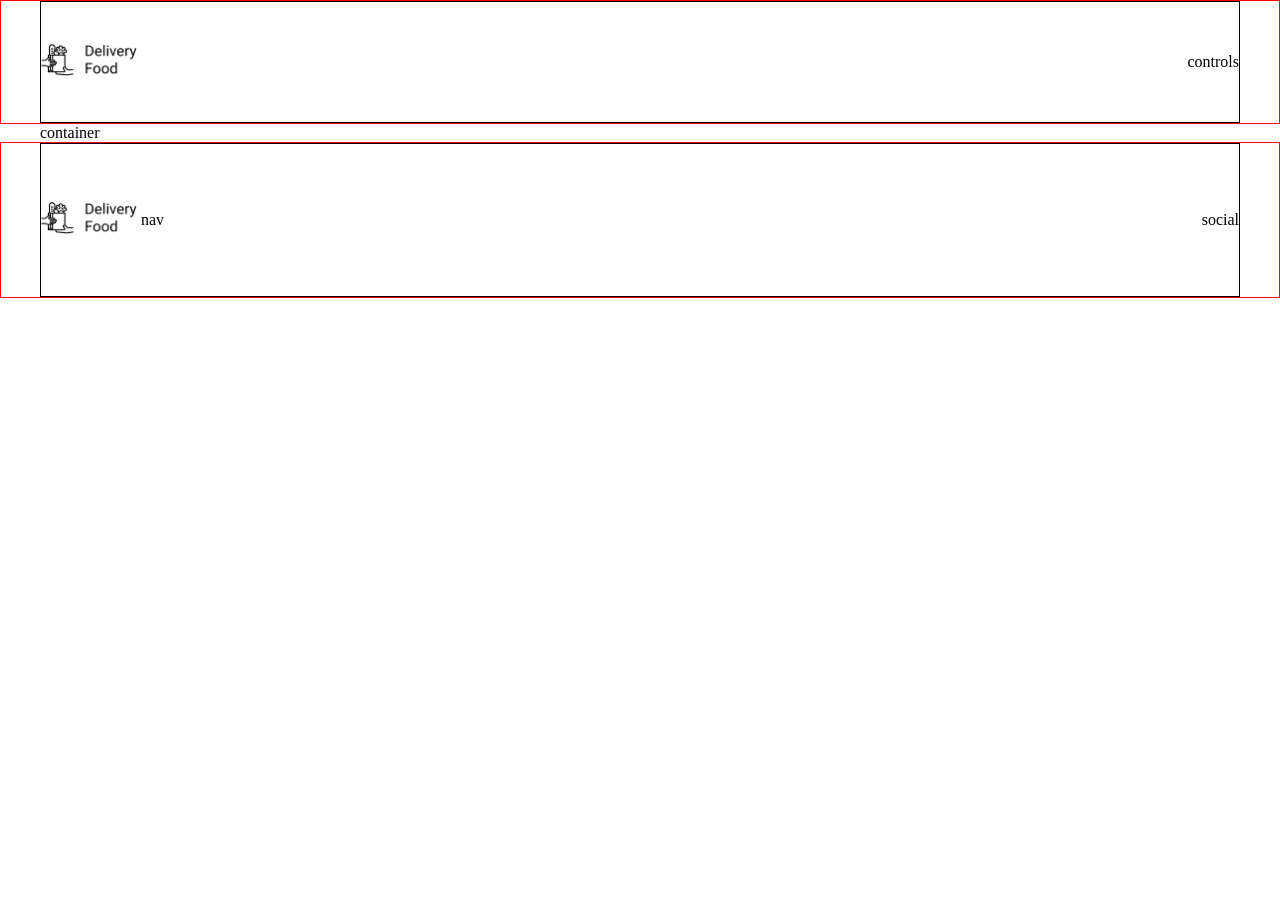
==== index.html @ 148f53f8 "first lesson" ====
<!DOCTYPE html>
<html lang="ru">
<head>
	<meta charset="UTF-8">
	<meta name="viewport" content="width=device-width, initial-scale=1.0">
	<link rel="stylesheet" href="style.css">
	<title>Delivery Food</title>
</head>
<body>
	<header class="header">
		<div class="container">
			<div class="header-box">
				<div class="header-logo logo">
					<img src="./images/logo.png" alt="logo">
				</div>
				<div class="header-controls">controls</div>
			</div>
		</div>
	</header>
	<main class="main">
		<div class="container">
			container
		</div>
	</main>
	<footer class="footer">
		<div class="container">
			<div class="footer-box">
				<div class="footer-logo logo">
					<img src="./images/logo.png" alt="logo">
				</div>
				<div class="footer-nav">nav</div>
				<div class="footer-social">social</div>
			</div>
		</div>
	</footer>
</body>
</html>
---- style.css ----
* {
	box-sizing: border-box;
}
body {
	margin: 0;
	padding: 0;
}
.header {
	height: 124px;
	border: 1px solid red;
}
.main {

}
.container {
	max-width: 1230px;
	margin: 0px auto;
	padding-left: 15px;
	padding-right: 15px;
	height: 100%;
}
.footer {
	height: 156px;
	border: 1px solid red;
}
.header-box {
	border: 1px solid black;
	height: 100%;
	display: flex;
	align-items: center;
	justify-content: space-between;
}
.footer-box {
	border: 1px solid black;
	height: 100%;
	display: flex;
	align-items: center;
	justify-content: space-between;
}
.footer-nav {
	flex-grow: 1;
}
.logo {
	max-width: 100px;
}
.logo img {
	width: 100%;
}
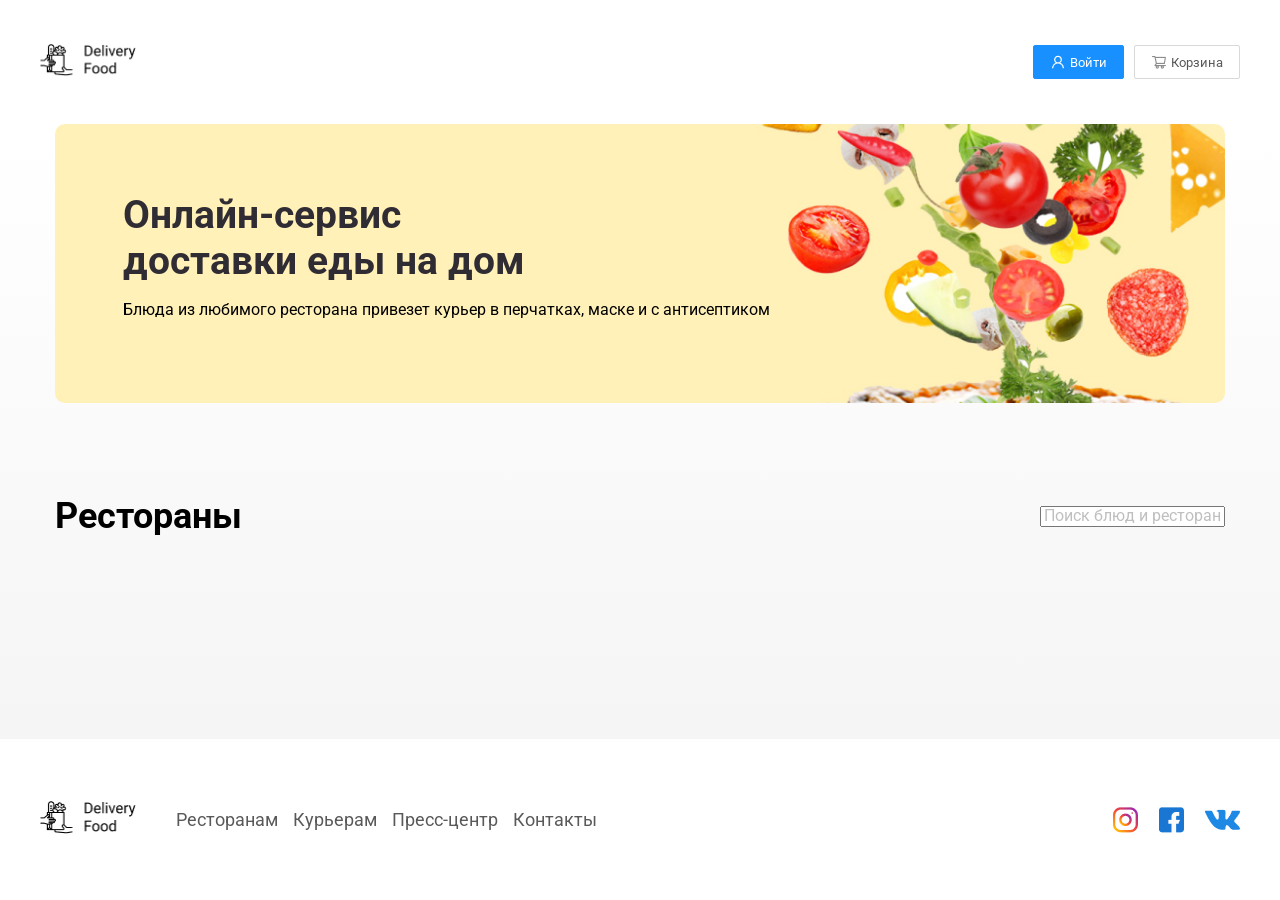
==== commit 17a54e01: "second lesson" ====
--- a/index.html
+++ b/index.html
@@ -3,35 +3,80 @@
 <head>
 	<meta charset="UTF-8">
 	<meta name="viewport" content="width=device-width, initial-scale=1.0">
+	<link rel="preconnect" href="https://fonts.googleapis.com">
+	<link rel="preconnect" href="https://fonts.gstatic.com" crossorigin>
+	<link href="https://fonts.googleapis.com/css2?family=Roboto:ital,wght@0,100..900;1,100..900&display=swap" rel="stylesheet">
 	<link rel="stylesheet" href="style.css">
 	<title>Delivery Food</title>
 </head>
 <body>
-	<header class="header">
-		<div class="container">
-			<div class="header-box">
-				<div class="header-logo logo">
-					<img src="./images/logo.png" alt="logo">
+	<div class="page-wrapper">
+		<header class="header">
+			<div class="container">
+				<div class="header-box">
+					<div class="header-logo logo">
+						<img src="./images/logo.png" alt="logo">
+					</div>
+					<div class="header-controls">
+						<button class="btn btn-primary">
+							<img src="./images/icons/user.png" alt="user">
+							Войти
+						</button>
+						<button class="btn btn-outline">
+							<img src="./images/icons/shopping-cart.png" alt="shopping card">
+							Корзина
+						</button>
+					</div>
 				</div>
-				<div class="header-controls">controls</div>
 			</div>
-		</div>
-	</header>
-	<main class="main">
-		<div class="container">
-			container
-		</div>
-	</main>
-	<footer class="footer">
-		<div class="container">
-			<div class="footer-box">
-				<div class="footer-logo logo">
-					<img src="./images/logo.png" alt="logo">
+		</header>
+		<main class="main">
+			<div class="container">
+				<section class="banner">
+					<div class="container">
+						<div class="banner-item">
+							<h2 class="banner-item--title">Онлайн-сервис <br>доставки еды на дом</h2>
+							<p class="banner-item-subtitle">Блюда из любимого ресторана привезет курьер в перчатках, маске и с антисептиком</p>
+						</div>
+					</div>
+				</section>
+				<section class="products">
+					<div class="container">
+						<div class="products-header">
+							<h3 class="products-header--title">
+								Рестораны
+							</h3>
+							<input 
+							type="text" 
+							class="products-header--search"
+							placeholder="Поиск блюд и ресторанов">
+						</div>
+					</div>
+				</section>
+			</div>
+		</main>
+		<footer class="footer">
+			<div class="container">
+				<div class="footer-box">
+					<div class="footer-logo logo">
+						<img src="./images/logo.png" alt="logo">
+					</div>
+					<div class="footer-nav">
+						<ul>
+							<li>Ресторанам</li>
+							<li>Курьерам</li>
+							<li>Пресс-центр</li>
+							<li>Контакты</li>
+						</ul>
+					</div>
+					<div class="footer-social">
+						<img src="./images/social/instagram.png" alt="instagram">
+						<img src="./images/social/facebook.png" alt="facebook">
+						<img src="./images/social/vk.png" alt="vk">
+					</div>
 				</div>
-				<div class="footer-nav">nav</div>
-				<div class="footer-social">social</div>
 			</div>
-		</div>
-	</footer>
+		</footer>
+	</div>
 </body>
 </html>
--- a/style.css
+++ b/style.css
@@ -1,48 +1,170 @@
 * {
 	box-sizing: border-box;
+	font-family: Roboto;
+	font-style: normal;
+	line-height: normal;
 }
 body {
 	margin: 0;
 	padding: 0;
 }
-.header {
-	height: 124px;
-	border: 1px solid red;
+.page-wrapper {
+	display: flex;
+	flex-direction: column;
+	min-height: 100vh;
 }
 .main {
-
+	flex-grow: 1;
+	background: linear-gradient(180deg, rgba(245, 245, 245, 0.00) 1.04%, #f5f5f5 100%);
+}
+.header {
+	display: flex;
+	align-items: center;
+	min-height: 124px;
+}
+.header-box {
+	height: 100%;
+	display: flex;
+	align-items: center;
+	justify-content: space-between;
+}
+.header-controls {
+	display: flex;
+	align-items: center;
+	justify-content: flex-end;
+	gap: 10px;
+}
+.btn-outline {
+	border-radius: 2px;
+	border: 1px solid #d9d9d9;
+	background: #fff;
+	box-shadow: 0px 0px 2px 0px rgba(0, 0, 0, 0.00);
+	color: #595959;
+}
+.btn {
+	display: flex;
+	padding: 8px 16px;
+	align-items: center;
+	gap: 4px;
+	outline: none;
+}
+.btn-primary {
+	border: 1px solid #1890ff;
+	border-radius: 2px;
+	background: #1890ff;
+	color: #fff;
 }
 .container {
+	width: 100%;
 	max-width: 1230px;
 	margin: 0px auto;
 	padding-left: 15px;
 	padding-right: 15px;
 	height: 100%;
 }
+.banner {
+	margin-bottom: 56px;
+}
+.banner-item {
+	background-image: url(./images/banners/banner.jpg);
+	background-repeat: no-repeat;
+	background-size: cover;
+	background-position: center right;
+	padding: 68px;
+	border-radius: 10px;
+}
+.banner-item--title {
+	color: #302c34;
+	font-size: 39px;
+	font-weight: 700;
+	max-width: 50%;
+	margin-top: 0;
+	margin-bottom: 15px;
+}
+.banner-item--subtitle {
+	color: #302c34;
+	font-size: 24px;
+	font-weight: 400;
+	max-width: 50%;
+	margin: 0;
+}
 .footer {
-	height: 156px;
-	border: 1px solid red;
+	min-height: 156px;
+	display: flex;
+	align-items: center;
+	padding: 60px 0;
 }
-.header-box {
-	border: 1px solid black;
+.footer-box {
 	height: 100%;
 	display: flex;
 	align-items: center;
 	justify-content: space-between;
-}
-.footer-box {
-	border: 1px solid black;
-	height: 100%;
-	display: flex;
-	align-items: center;
-	justify-content: space-between;
+	gap: 36px;
+	flex-wrap: wrap;
 }
 .footer-nav {
 	flex-grow: 1;
+}
+.footer-nav ul {
+	display: flex;
+	align-items: center;
+	list-style: none;
+	padding: 0;
+	margin: 0;
+	gap: 15px;
+	flex-wrap: wrap;
+}
+.footer-nav ul li {
+	color: #595959;
+	font-size: 18px;
+	font-weight: 400;
+}
+.footer-social {
+	display: flex;
+	align-items: center;
+	gap: 20px;
+	justify-content: flex-end;
 }
 .logo {
 	max-width: 100px;
 }
 .logo img {
 	width: 100%;
+}
+.products-header {
+	display: flex;
+	justify-content: space-between;
+	align-items: center;
+}
+.products-header--title {
+	color: #000;
+	font-size: 36px;
+	font-weight: 700;
+}
+.products-header-search {
+	border-radius: 2px;
+	border: 1px solid #d9d9d9;
+	background: #fff;
+	min-width: 306px;
+	height: 34px;
+	flex-shrink: 0;
+	padding: 5px 12px;
+}
+.products-header--search:focus{
+	outline: none;
+	border: 1px solid #d9d9d9;
+}
+.products-header--search::placeholder {
+	color: #bfbfbf;
+	font-size: 16px;
+	font-weight: 400;
+	line-height: 24px;
+}
+@media (max-width: 991px) {
+	.banner-item--title {
+		max-width: 100%;
+	}
+	.banner-item--subtitle {
+		max-width: 100%;
+	}
 }
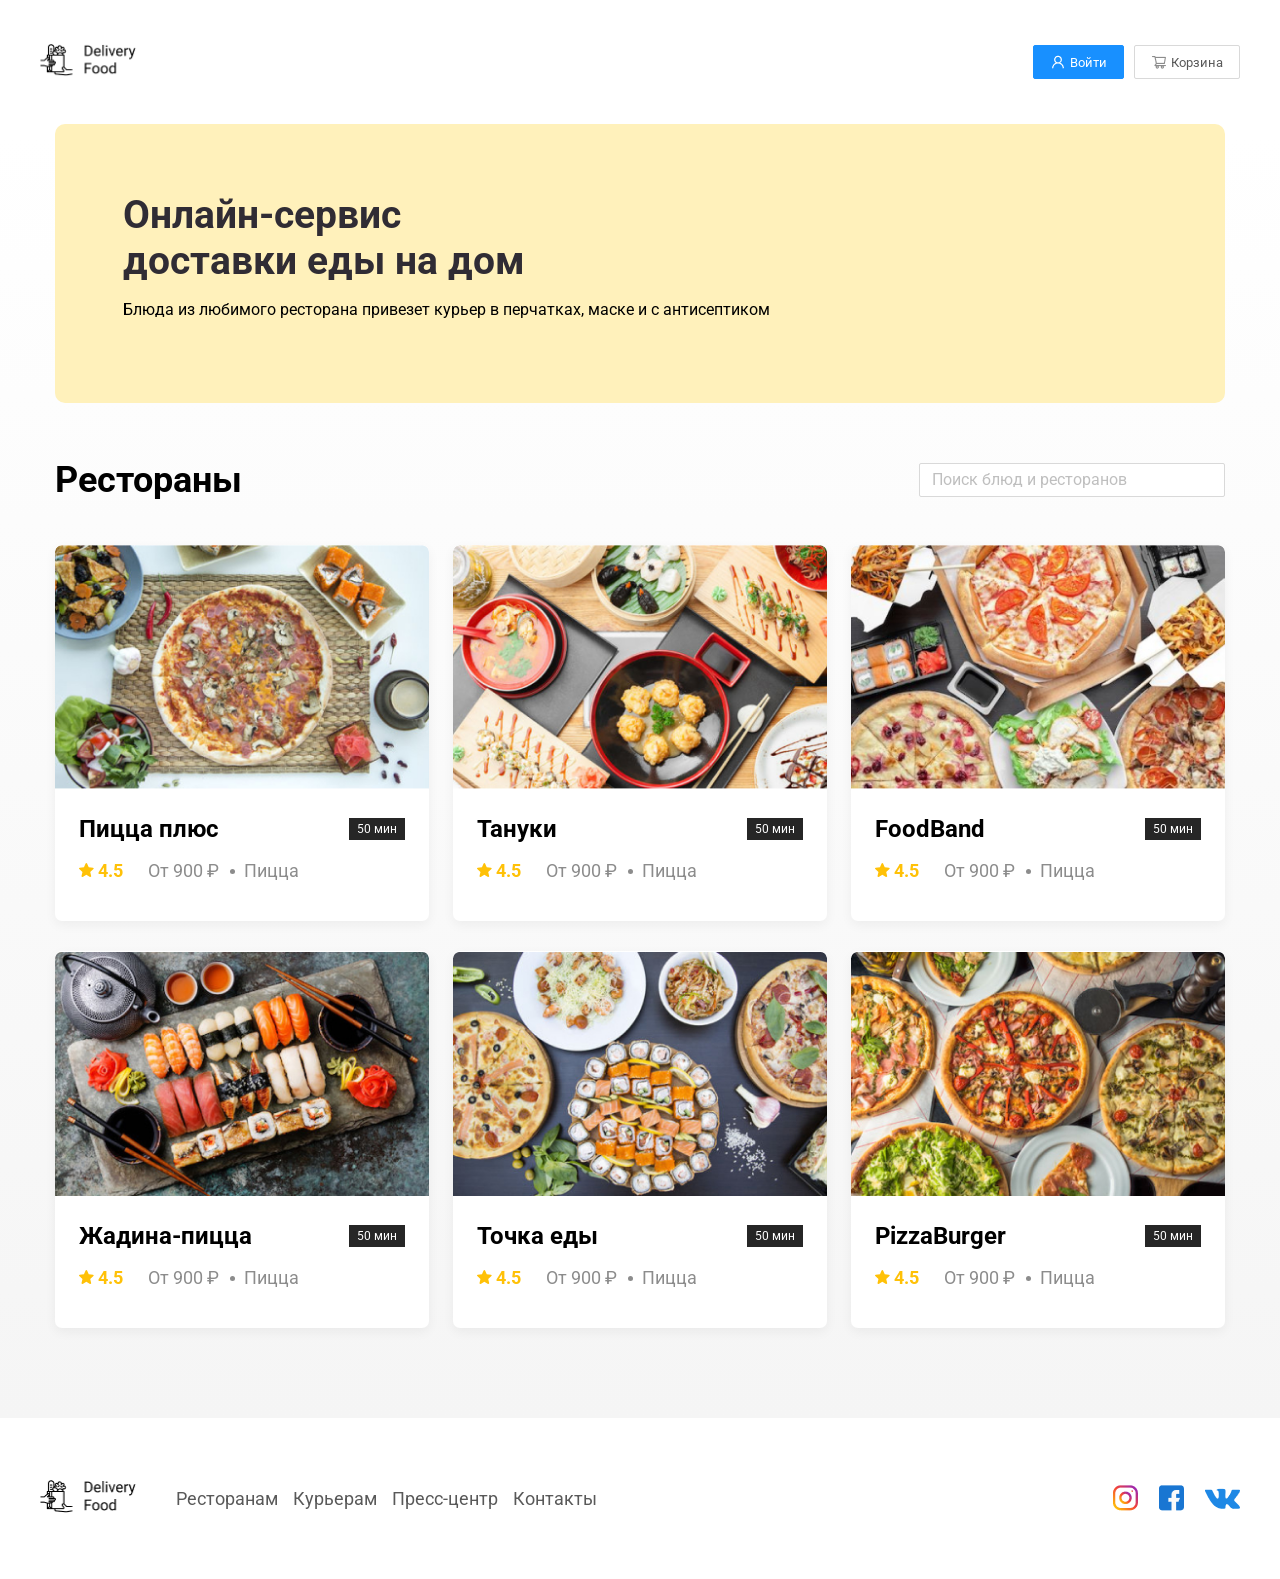
==== commit 94dff2d4: "fourth lesson" ====
--- a/index.html
+++ b/index.html
@@ -5,8 +5,10 @@
 	<meta name="viewport" content="width=device-width, initial-scale=1.0">
 	<link rel="preconnect" href="https://fonts.googleapis.com">
 	<link rel="preconnect" href="https://fonts.gstatic.com" crossorigin>
-	<link href="https://fonts.googleapis.com/css2?family=Roboto:ital,wght@0,100..900;1,100..900&display=swap" rel="stylesheet">
-	<link rel="stylesheet" href="style.css">
+	<link href="https://fonts.googleapis.com/css2?family=Roboto:ital,wght@0,100..900;1,100..900&display=swap"
+		rel="stylesheet">
+	<link rel="stylesheet" href="./css/style.css">
+	<script src="./scripts/index.js" defer></script>
 	<title>Delivery Food</title>
 </head>
 <body>
@@ -14,15 +16,15 @@
 		<header class="header">
 			<div class="container">
 				<div class="header-box">
-					<div class="header-logo logo">
+					<a href="index.html" class="header-logo logo">
 						<img src="./images/logo.png" alt="logo">
-					</div>
+					</a>
 					<div class="header-controls">
 						<button class="btn btn-primary">
 							<img src="./images/icons/user.png" alt="user">
 							Войти
 						</button>
-						<button class="btn btn-outline">
+						<button class="btn btn-outline" id="cart-button">
 							<img src="./images/icons/shopping-cart.png" alt="shopping card">
 							Корзина
 						</button>
@@ -36,7 +38,8 @@
 					<div class="container">
 						<div class="banner-item">
 							<h2 class="banner-item--title">Онлайн-сервис <br>доставки еды на дом</h2>
-							<p class="banner-item-subtitle">Блюда из любимого ресторана привезет курьер в перчатках, маске и с антисептиком</p>
+							<p class="banner-item-subtitle">Блюда из любимого ресторана привезет курьер в перчатках, маске и с
+								антисептиком</p>
 						</div>
 					</div>
 				</section>
@@ -46,21 +49,242 @@
 							<h3 class="products-header--title">
 								Рестораны
 							</h3>
-							<input 
-							type="text" 
-							class="products-header--search"
-							placeholder="Поиск блюд и ресторанов">
+							<input type="text" class="products-header--search" placeholder="Поиск блюд и ресторанов">
+						</div>
+						<div class="products-wrapper" id="rests-container">
+							<a href="goods.html" class="products-card">
+								<div class="products-card_image">
+									<img src="./images/rests/pizza-plus.jpg" alt="rest-1">
+								</div>
+								<div class="products-card_description">
+									<div class="products-card_description-row">
+										<h4 class="products-card_description--title">Пицца плюс</h4>
+										<div class="products-card_description--badge">50 мин</div>
+									</div>
+									<div class="products-card_description-row">
+										<div class="products-card_description-info">
+											<div class="products-card_description-info--raiting">
+												<img src="./images/icons/star.svg" alt="star">
+												4.5
+											</div>
+											<div class="products-card_description-info--price">
+												От 900 ₽
+											</div>
+											<div class="products-card_description-info--group">
+												Пицца 
+											</div>
+										</div>
+									</div>
+								</div>
+							</a>
+							<a href="goods.html" class="products-card">
+								<div class="products-card_image">
+									<img src="./images/rests/tanuki.jpg" alt="rest-2">
+								</div>
+								<div class="products-card_description">
+									<div class="products-card_description-row">
+										<h4 class="products-card_description--title">Тануки</h4>
+										<div class="products-card_description--badge">50 мин</div>
+									</div>
+									<div class="products-card_description-row">
+										<div class="products-card_description-info">
+											<div class="products-card_description-info--raiting">
+												<img src="./images/icons/star.svg" alt="star">
+												4.5
+											</div>
+											<div class="products-card_description-info--price">
+												От 900 ₽
+											</div>
+											<div class="products-card_description-info--group">
+												Пицца 
+											</div>
+										</div>
+									</div>
+								</div>
+							</a>
+							<a href="goods.html" class="products-card">
+								<div class="products-card_image">
+									<img src="./images/rests/food-band.jpg" alt="rest-3">
+								</div>
+								<div class="products-card_description">
+									<div class="products-card_description-row">
+										<h4 class="products-card_description--title">FoodBand</h4>
+										<div class="products-card_description--badge">50 мин</div>
+									</div>
+									<div class="products-card_description-row">
+										<div class="products-card_description-info">
+											<div class="products-card_description-info--raiting">
+												<img src="./images/icons/star.svg" alt="star">
+												4.5
+											</div>
+											<div class="products-card_description-info--price">
+												От 900 ₽
+											</div>
+											<div class="products-card_description-info--group">
+												Пицца 
+											</div>
+										</div>
+									</div>
+								</div>
+							</a>
+							<a href="goods.html" class="products-card">
+								<div class="products-card_image">
+									<img src="./images/rests/greedy-pizza.jpg" alt="rest-4">
+								</div>
+								<div class="products-card_description">
+									<div class="products-card_description-row">
+										<h4 class="products-card_description--title">Жадина-пицца</h4>
+										<div class="products-card_description--badge">50 мин</div>
+									</div>
+									<div class="products-card_description-row">
+										<div class="products-card_description-info">
+											<div class="products-card_description-info--raiting">
+												<img src="./images/icons/star.svg" alt="star">
+												4.5
+											</div>
+											<div class="products-card_description-info--price">
+												От 900 ₽
+											</div>
+											<div class="products-card_description-info--group">
+												Пицца 
+											</div>
+										</div>
+									</div>
+								</div>
+							</a>
+							<a href="goods.html" class="products-card">
+								<div class="products-card_image">
+									<img src="./images/rests/food-point.jpg" alt="rest-5">
+								</div>
+								<div class="products-card_description">
+									<div class="products-card_description-row">
+										<h4 class="products-card_description--title">Точка еды</h4>
+										<div class="products-card_description--badge">50 мин</div>
+									</div>
+									<div class="products-card_description-row">
+										<div class="products-card_description-info">
+											<div class="products-card_description-info--raiting">
+												<img src="./images/icons/star.svg" alt="star">
+												4.5
+											</div>
+											<div class="products-card_description-info--price">
+												От 900 ₽
+											</div>
+											<div class="products-card_description-info--group">
+												Пицца 
+											</div>
+										</div>
+									</div>
+								</div>
+							</a>
+							<a href="goods.html" class="products-card">
+								<div class="products-card_image">
+									<img src="./images/rests/pizza-burger.jpg" alt="rest-6">
+								</div>
+								<div class="products-card_description">
+									<div class="products-card_description-row">
+										<h4 class="products-card_description--title">PizzaBurger</h4>
+										<div class="products-card_description--badge">50 мин</div>
+									</div>
+									<div class="products-card_description-row">
+										<div class="products-card_description-info">
+											<div class="products-card_description-info--raiting">
+												<img src="./images/icons/star.svg" alt="star">
+												4.5
+											</div>
+											<div class="products-card_description-info--price">
+												От 900 ₽
+											</div>
+											<div class="products-card_description-info--group">
+												Пицца 
+											</div>
+										</div>
+									</div>
+								</div>
+							</a>
 						</div>
 					</div>
 				</section>
 			</div>
 		</main>
+		<div class="cart-modal__overlay">
+			<div class="cart-modal">
+				<div class="cart-modal__header">
+					<h2 class="cart-modal__header--title">Корзина</h2>
+					<span class="cart-modal__header--close">
+						<img src="./images/icons/close.svg" alt="close">
+					</span>
+				</div>
+
+				<div class="cart-modal__body">
+					<div class="cart-item">
+						<p class="cart-item__title">Ролл угорь стандарт</p>
+						<div class="cart-item__controls">
+							<div class="cart-item__controls--price">250 ₽</div>
+							<button class="btn btn-outline">-</button>
+							<div class="cart-item__controls--count">1</div>
+							<button class="btn btn-outline">+</button>
+						</div>
+					</div>
+					<div class="cart-item">
+						<p class="cart-item__title">Ролл угорь стандарт</p>
+						<div class="cart-item__controls">
+							<div class="cart-item__controls--price">250 ₽</div>
+							<button class="btn btn-outline">-</button>
+							<div class="cart-item__controls--count">1</div>
+							<button class="btn btn-outline">+</button>
+						</div>
+					</div>
+					<div class="cart-item">
+						<p class="cart-item__title">Ролл угорь стандарт</p>
+						<div class="cart-item__controls">
+							<div class="cart-item__controls--price">250 ₽</div>
+							<button class="btn btn-outline">-</button>
+							<div class="cart-item__controls--count">1</div>
+							<button class="btn btn-outline">+</button>
+						</div>
+					</div>
+					<div class="cart-item">
+						<p class="cart-item__title">Ролл угорь стандарт</p>
+						<div class="cart-item__controls">
+							<div class="cart-item__controls--price">250 ₽</div>
+							<button class="btn btn-outline">-</button>
+							<div class="cart-item__controls--count">1</div>
+							<button class="btn btn-outline">+</button>
+						</div>
+					</div>
+					<div class="cart-item">
+						<p class="cart-item__title">Ролл угорь стандарт</p>
+						<div class="cart-item__controls">
+							<div class="cart-item__controls--price">250 ₽</div>
+							<button class="btn btn-outline">-</button>
+							<div class="cart-item__controls--count">1</div>
+							<button class="btn btn-outline">+</button>
+						</div>
+					</div>
+				</div>
+
+				<div class="cart-modal__footer">
+					<div class="cart-modal__footer--price">
+						1250 ₽
+					</div>
+					<div class="cart-modal__footer--controls">
+						<button class="btn btn-primary">
+							Оформить заказ
+						</button>
+						<button class="btn btn-outline">
+							Отмена
+						</button>
+					</div>
+				</div>
+			</div>
+		</div>
 		<footer class="footer">
 			<div class="container">
 				<div class="footer-box">
-					<div class="footer-logo logo">
+					<a href="index.html" class="footer-logo logo">
 						<img src="./images/logo.png" alt="logo">
-					</div>
+					</a>
 					<div class="footer-nav">
 						<ul>
 							<li>Ресторанам</li>
@@ -79,4 +303,5 @@
 		</footer>
 	</div>
 </body>
+
 </html>
--- a/css/style.css
+++ b/css/style.css
@@ -0,0 +1,395 @@
+* {
+	box-sizing: border-box;
+	font-family: Roboto;
+	font-style: normal;
+	line-height: normal;
+}
+body {
+	margin: 0;
+	padding: 0;
+}
+.page-wrapper {
+	display: flex;
+	flex-direction: column;
+	min-height: 100vh;
+}
+.main {
+	flex-grow: 1;
+	background: linear-gradient(180deg, rgba(245, 245, 245, 0.00) 1.04%, #f5f5f5 100%);
+}
+.header {
+	display: flex;
+	align-items: center;
+	min-height: 124px;
+}
+.header-box {
+	height: 100%;
+	display: flex;
+	align-items: center;
+	justify-content: space-between;
+}
+.header-controls {
+	display: flex;
+	align-items: center;
+	justify-content: flex-end;
+	gap: 10px;
+}
+.btn-outline {
+	border-radius: 2px;
+	border: 1px solid #d9d9d9;
+	background: #fff;
+	box-shadow: 0px 0px 2px 0px rgba(0, 0, 0, 0.00);
+	color: #595959;
+}
+.btn {
+	display: flex;
+	padding: 8px 16px;
+	align-items: center;
+	gap: 4px;
+	outline: none;
+	cursor: pointer;
+}
+.btn-primary {
+	border: 1px solid #1890ff;
+	border-radius: 2px;
+	background: #1890ff;
+	color: #fff;
+}
+.container {
+	width: 100%;
+	max-width: 1230px;
+	margin: 0px auto;
+	padding-left: 15px;
+	padding-right: 15px;
+	height: 100%;
+}
+.banner {
+	margin-bottom: 56px;
+}
+.banner-item {
+	background-color: #fff1bb;
+	background-image: url(./images/banners/banner-image.png);
+	background-repeat: no-repeat;
+	background-size: contain;
+	background-position: center right;
+	padding: 68px;
+	border-radius: 10px;
+}
+.banner-item--title {
+	color: #302c34;
+	font-size: 39px;
+	font-weight: 700;
+	max-width: 50%;
+	margin-top: 0;
+	margin-bottom: 15px;
+}
+.banner-item--subtitle {
+	color: #302c34;
+	font-size: 24px;
+	font-weight: 400;
+	max-width: 50%;
+	margin: 0;
+}
+.footer {
+	min-height: 156px;
+	display: flex;
+	align-items: center;
+	padding: 60px 0;
+}
+.footer-box {
+	height: 100%;
+	display: flex;
+	align-items: center;
+	justify-content: space-between;
+	gap: 36px;
+	flex-wrap: wrap;
+}
+.footer-nav {
+	flex-grow: 1;
+}
+.footer-nav ul {
+	display: flex;
+	align-items: center;
+	list-style: none;
+	padding: 0;
+	margin: 0;
+	gap: 15px;
+	flex-wrap: wrap;
+}
+.footer-nav ul li {
+	color: #595959;
+	font-size: 18px;
+	font-weight: 400;
+}
+.footer-social {
+	display: flex;
+	align-items: center;
+	gap: 20px;
+	justify-content: flex-end;
+}
+.logo {
+	max-width: 100px;
+}
+.logo img {
+	width: 100%;
+}
+.products-header {
+	display: flex;
+	justify-content: space-between;
+	align-items: center;
+	flex-wrap: wrap;
+	gap: 24px;
+}
+.products-header--title {
+	color: #000;
+	font-size: 36px;
+	font-weight: 700;
+	margin: 0;
+}
+.products-header--search {
+	border-radius: 2px;
+	border: 1px solid #d9d9d9;
+	background: #fff;
+	min-width: 306px;
+	height: 34px;
+	flex-shrink: 0;
+	padding: 5px 12px;
+}
+.products-header--search:focus{
+	outline: none;
+	border: 1px solid #d9d9d9;
+}
+.products-header--search::placeholder {
+	color: #bfbfbf;
+	font-size: 16px;
+	font-weight: 400;
+	line-height: 24px;
+}
+.products-wrapper {
+	margin-top: 44px;
+	margin-bottom: 90px;
+	display: flex;
+	flex-wrap: wrap;
+	row-gap: 30px;
+	column-gap: 24px;
+}
+.products-card {
+	width: calc((100% - 48px) / 3);
+	border-radius: 7px;
+	background: #fff;
+	box-shadow: 0px 4px 12px 0px rgba(0, 0, 0, 0.05);
+	overflow: hidden;
+	text-decoration: none;
+}
+.products-card_image {
+	width: 100%;
+}
+.products-card_image img {
+	width: 100%;
+}
+.products-card_description {
+	padding: 20px 24px 34px 24px;
+}
+.products-card_description-row {
+	display: flex;
+	align-items: center;
+	justify-content: space-between;
+}
+.products-card_description-row:not(:last-child) {
+	margin-bottom: 10px;
+}
+.products-card_description--title {
+	color: #000;
+	font-size: 24px;
+	font-weight: 700;
+	line-height: 32px;
+	margin: 0;
+}
+.products-card_description--badge {
+	color: #fff;
+	font-size: 12px;
+	font-weight: 400;
+	line-height: 20px;
+	background: #262626;
+	padding: 1px 8px;
+}
+.products-card_description-info {
+	display: flex;
+	align-items: center;
+	justify-content: flex-start;
+	gap: 25px;
+	flex-wrap: wrap;
+	row-gap: 8px;
+	column-gap: 25px;
+}
+.products-card_description--name {
+	margin: 0;
+	color: #000;
+	font-size: 24px;
+	font-weight: 400;
+	line-height: 32px;
+}
+.products-card_description--text {
+	margin: 0;
+	color: #8c8c8c;
+	font-size: 17px;
+	font-weight: 400;
+}
+.products-card_description-controls {
+	display: flex;
+	align-items: center;
+	justify-content: flex-start;
+	flex-wrap: wrap;
+	row-gap: 10px;
+	column-gap: 30px;
+}
+.products-card_description--price {
+	color: #000;
+	font-size: 20px;
+	font-weight: 700;
+	line-height: 32px;
+}
+.products-card_description-info--raiting {
+	color: #ffc107;
+	font-size: 18px;
+	font-weight: 700;
+	line-height: 32px;
+}
+.products-card_description-info--price {
+	color: #8c8c8c;
+	font-size: 18px;
+	font-weight: 400;
+	line-height: 32px;
+}
+.products-card_description-info--group {
+	color: #8c8c8c;
+	font-size: 18px;
+	font-weight: 400;
+	line-height: 32px;
+	position: relative;
+}
+.products-card_description-info--group::before {
+	content: '';
+	display: block;
+	width: 5px;
+	height: 5px;
+	border-radius: 50%;
+	background: #8c8c8c;
+	position: absolute;
+	left: -14px;
+	top: 14px;
+}
+.cart-modal__overlay {
+	display: none;
+	position: fixed;
+	top: 0;
+	left: 0;
+	right: 0;
+	bottom: 0;
+	background: rgba(0, 0, 0, 0.40);
+	align-items: center;
+	justify-content: center;
+}
+.cart-modal__overlay.open {
+	display: flex;
+}
+.cart-modal__header {
+	display: flex;
+	align-items: center;
+	justify-content: space-between;
+	margin-bottom: 48px;
+}
+.cart-modal__header--title {
+	color: #000;
+	font-weight: 700;
+	font-size: 36px;
+	margin: 0;
+}
+.cart-modal__header--close {
+	cursor: pointer;
+}
+.cart-modal__footer {
+	display: flex;
+	align-items: center;
+	justify-content: space-between;
+	flex-wrap: wrap;
+	gap: 15px;
+	margin-top: 50px;
+}
+.cart-modal__footer--price {
+	border-radius: 5px;
+	background: #262626;
+	color: #fafafa;
+	font-size: 20px;
+	font-weight: 700;
+	padding: 15px 20px;
+}
+.cart-modal__footer--controls {
+	display: flex;
+	align-items: center;
+	gap: 10px;
+}
+.cart-modal {
+	max-width: 780px;
+	width: 100%;
+	padding: 40px 45px;
+	border-radius: 5px;
+	background: #fff;
+}
+.cart-item {
+	display: flex;
+	align-items: center;
+	justify-content: space-between;
+	flex-wrap: wrap;
+	gap: 10px;
+}
+.cart-item:not(:last-child) {
+	margin-bottom: 10px;
+	padding-bottom: 10px;
+	border-bottom: 1px solid #d9d9d9;;
+}
+.cart-item__title {
+	color: #000;
+	font-size: 18px;
+	font-weight: 400;
+	line-height: 32px;
+	margin: 0;
+}
+.cart-item__controls {
+	display: flex;
+	align-items: center;
+}
+.cart-item__controls--price {
+	margin-right: 47px;
+	color: #000;
+	font-size: 20px;
+	font-weight: 700;
+	line-height: 32px;
+}
+.cart-item__controls button {
+	border: solid 1px #40a9ff;
+	color: #40a9ff;
+}
+.cart-item__controls--count {
+	margin-left: 15px;
+	margin-right: 15px;
+}
+@media (max-width: 991px) {
+	.banner-item--title {
+		max-width: 100%;
+	}
+	.banner-item--subtitle {
+		max-width: 100%;
+	}
+	.products-card {
+		width: calc((100% - 24px) / 2);
+	}
+	.banner-item {
+		background-image: none;
+	}
+}
+@media (max-width: 768px) {
+	.products-card {
+		width: 100%;
+	}
+}
